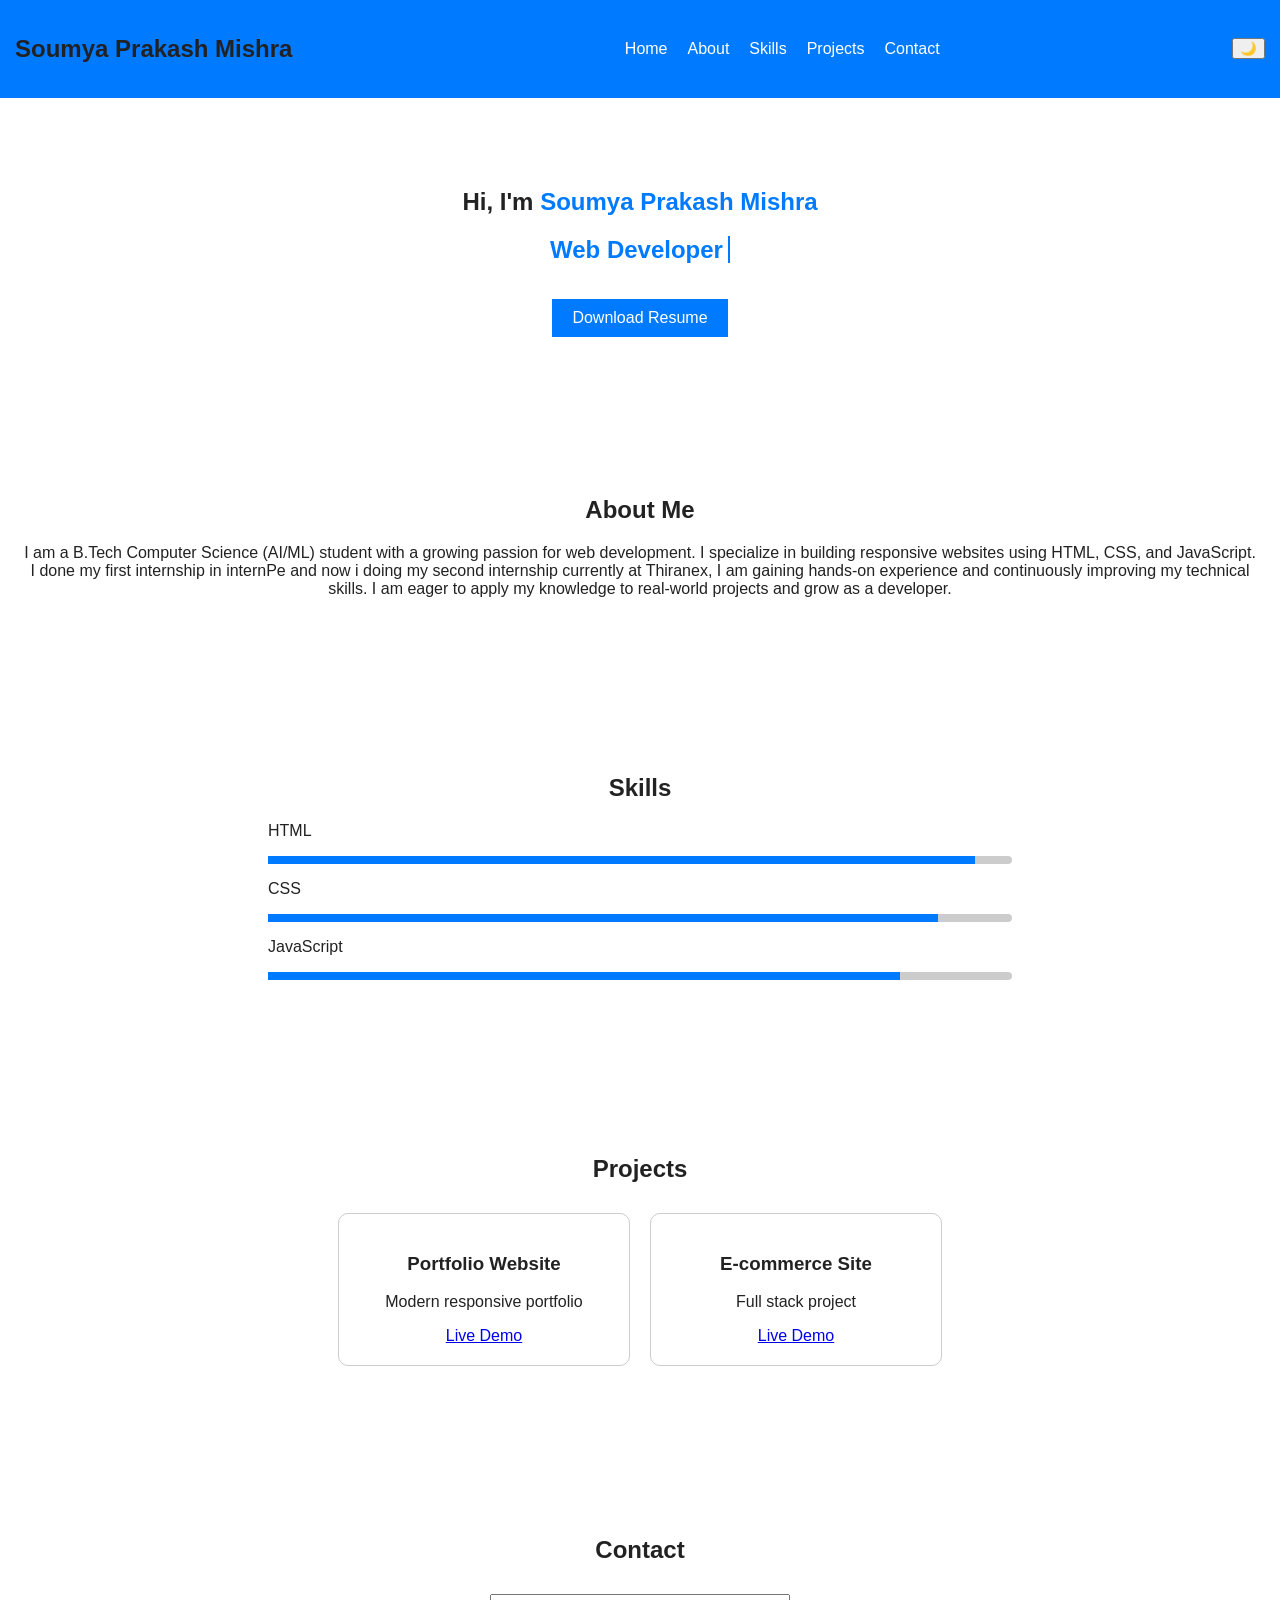
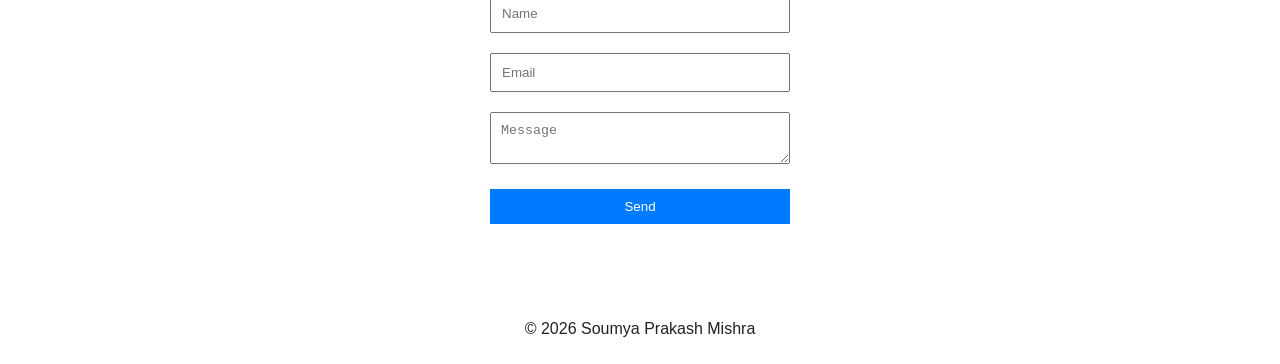
==== index.html @ 59748aea "Add files via upload" ====
<!DOCTYPE html>
<html lang="en">
<head>
  <meta charset="UTF-8">
  <title>Portfolio | Soumya Prakash Mishra</title>
  <link rel="stylesheet" href="style.css">
</head>
<body>

<header>
  <nav>
    <h2>Soumya Prakash Mishra</h2>
    <ul>
      <li><a href="#home">Home</a></li>
      <li><a href="#about">About</a></li>
      <li><a href="#skills">Skills</a></li>
      <li><a href="#projects">Projects</a></li>
      <li><a href="#contact">Contact</a></li>
    </ul>
    <button id="themeToggle">🌙</button>
  </nav>
</header>

<section id="home" class="section hero">
  <h1>Hi, I'm <span>Soumya Prakash Mishra</span></h1>
  <h2><span id="typing"></span></h2>
  <a href="resume.pdf" download class="btn">Download Resume</a>
</section>

<section id="about" class="section">
  <h2>About Me</h2>
  <p>I am a B.Tech Computer Science (AI/ML) student with a growing passion for web development. I specialize in building responsive websites using HTML, CSS, and JavaScript. I done my first internship in internPe and now i doing my second internship currently at Thiranex, I am gaining hands-on experience and continuously improving my technical skills. I am eager to apply my knowledge to real-world projects and grow as a developer.</p>
</section>

<section id="skills" class="section">
  <h2>Skills</h2>
  <div class="skill">
    <p>HTML</p><div class="bar"><div style="width:95%"></div></div>
  </div>
  <div class="skill">
    <p>CSS</p><div class="bar"><div style="width:90%"></div></div>
  </div>
  <div class="skill">
    <p>JavaScript</p><div class="bar"><div style="width:85%"></div></div>
  </div>
</section>

<section id="projects" class="section">
  <h2>Projects</h2>
  <div class="projects">
    <div class="card">
      <h3>Portfolio Website</h3>
      <p>Modern responsive portfolio</p>
      <a href="#">Live Demo</a>
    </div>
    <div class="card">
      <h3>E-commerce Site</h3>
      <p>Full stack project</p>
      <a href="#">Live Demo</a>
    </div>
  </div>
</section>

<section id="contact" class="section">
  <h2>Contact</h2>
  <form id="contactForm">
    <input type="text" placeholder="Name" required>
    <input type="email" placeholder="Email" required>
    <textarea placeholder="Message" required></textarea>
    <button class="btn">Send</button>
  </form>
</section>

<footer>
  <p>© 2026 Soumya Prakash Mishra</p>
</footer>

<script src="script.js"></script>
</body>
</html>
---- style.css ----
:root {
  --bg:#fff;
  --text:#222;
  --primary:#007bff;
}

body.dark {
  --bg:#121212;
  --text:#eee;
  --primary:#00adb5;
}

body {
  margin:0;
  font-family:Arial;
  background:var(--bg);
  color:var(--text);
  transition:0.3s;
}

header {
  background:var(--primary);
  padding:15px;
}

nav {
  display:flex;
  justify-content:space-between;
  align-items:center;
}

nav ul {
  display:flex;
  list-style:none;
}

nav ul li {
  margin:0 10px;
}

nav a {
  color:white;
  text-decoration:none;
}

.section {
  padding:70px 20px;
  text-align:center;
}

.hero span {
  color:var(--primary);
}

.btn {
  display:inline-block;
  margin-top:15px;
  padding:10px 20px;
  background:var(--primary);
  color:white;
  text-decoration:none;
  border:none;
  cursor:pointer;
}

/* Skills */
.skill {
  margin:15px auto;
  width:60%;
  text-align:left;
}

.bar {
  background:#ccc;
  height:8px;
  border-radius:5px;
}

.bar div {
  height:100%;
  background:var(--primary);
}

/* Projects */
.projects {
  display:flex;
  flex-wrap:wrap;
  justify-content:center;
}

.card {
  width:250px;
  padding:20px;
  margin:10px;
  border-radius:10px;
  border:1px solid #ccc;
  transition:0.3s;
}

.card:hover {
  transform:translateY(-8px);
  background:var(--primary);
  color:white;
}

/* Form */
form {
  display:flex;
  flex-direction:column;
  width:300px;
  margin:auto;
}

input, textarea {
  margin:10px 0;
  padding:10px;
}

/* Footer */
footer {
  text-align:center;
  padding:10px;
}

/* Typing cursor */
#typing {
  border-right:2px solid;
  padding-right:5px;
}
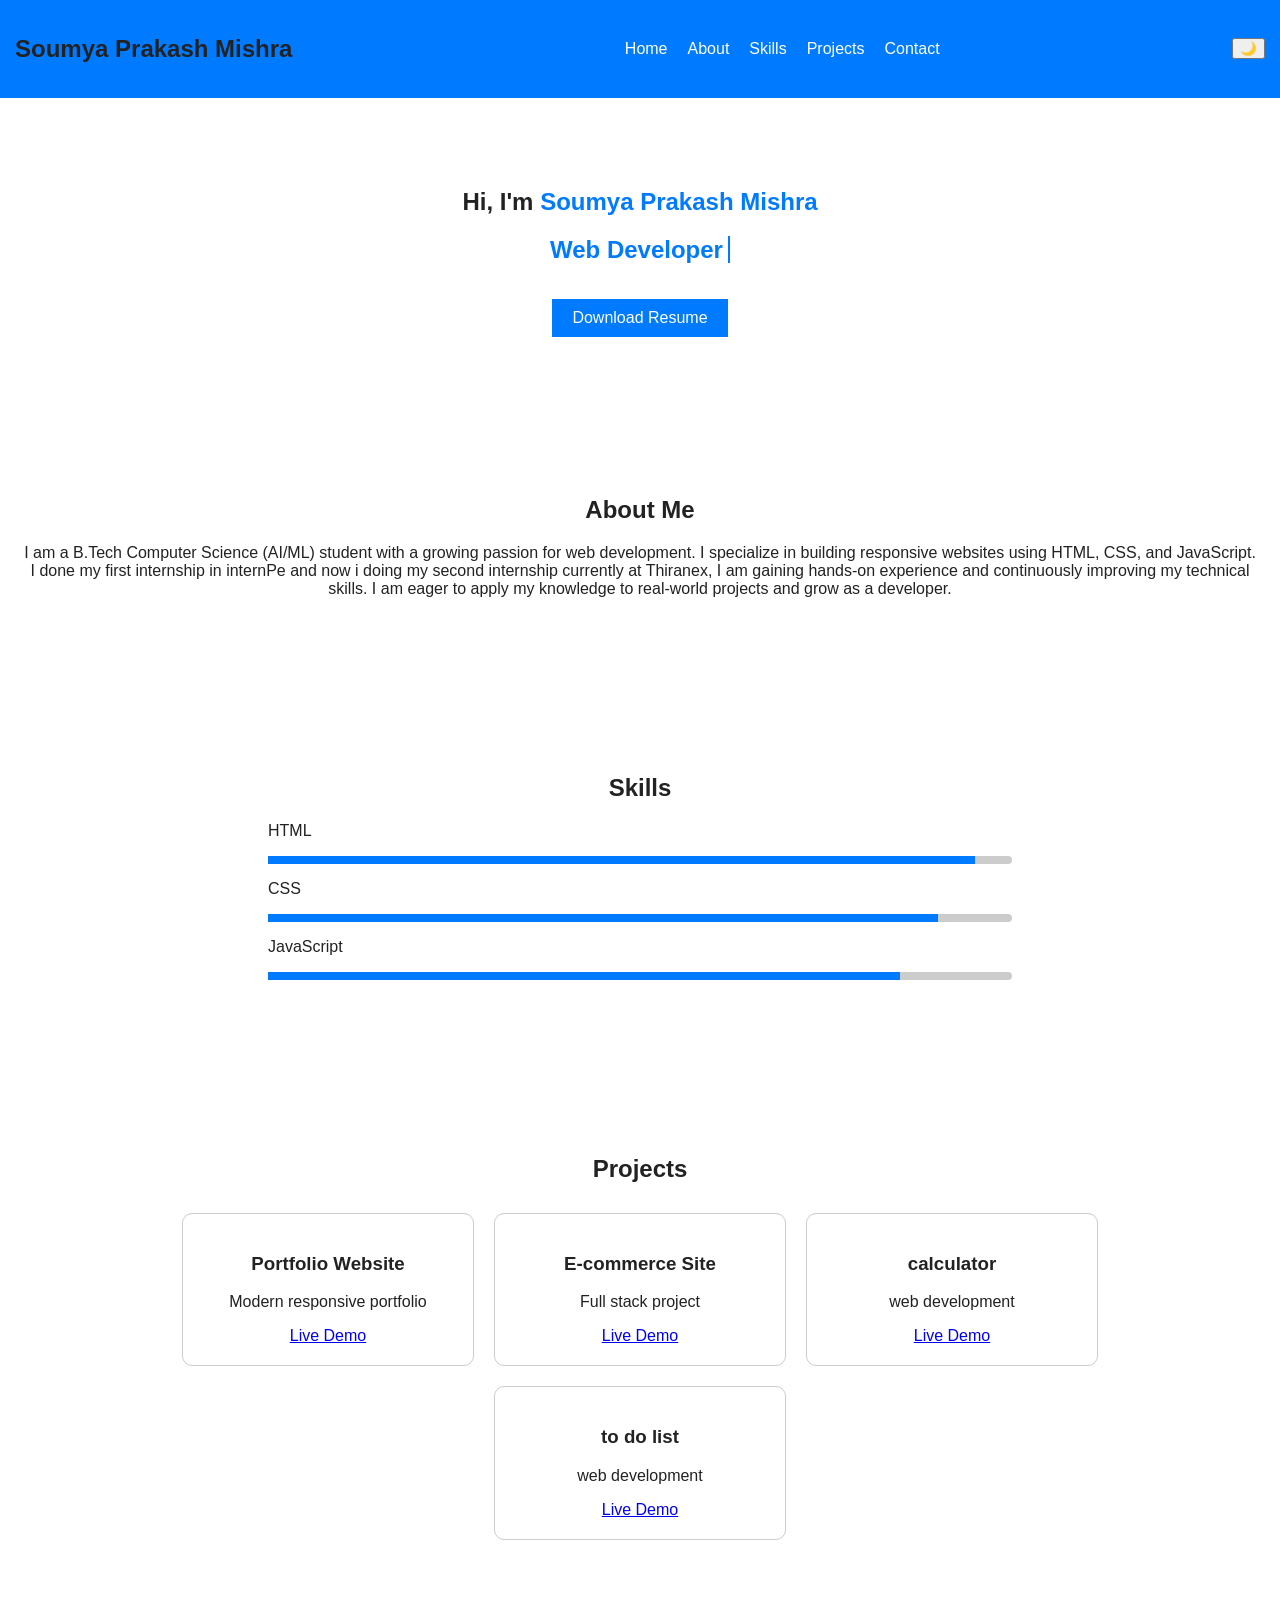
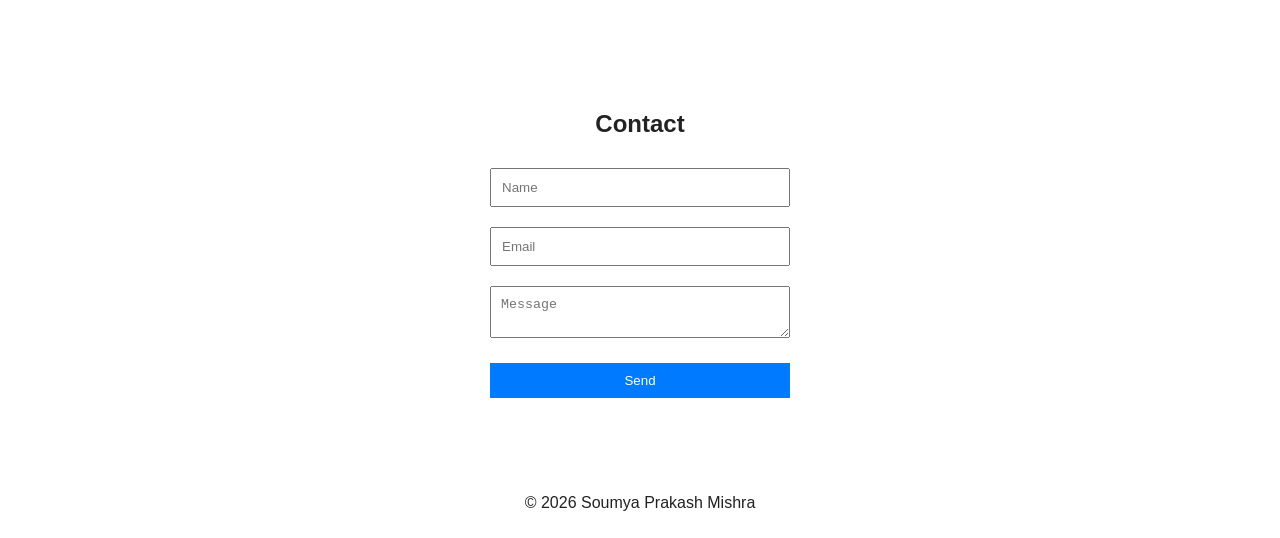
==== commit 58ac67cc: "projects are updated" ====
--- a/index.html
+++ b/index.html
@@ -51,12 +51,22 @@
     <div class="card">
       <h3>Portfolio Website</h3>
       <p>Modern responsive portfolio</p>
-      <a href="#">Live Demo</a>
+      <a href="https://soumya-prakash-mishra.github.io/my-portfolio/">Live Demo</a>
     </div>
     <div class="card">
       <h3>E-commerce Site</h3>
       <p>Full stack project</p>
-      <a href="#">Live Demo</a>
+      <a href="https://soumya-prakash-mishra.github.io/SoMu_Shop/">Live Demo</a>
+    </div>
+     <div class="card">
+      <h3>calculator</h3>
+      <p>web development</p>
+      <a href="https://soumya-prakash-mishra.github.io/calculator/">Live Demo</a>
+    </div>
+     <div class="card">
+      <h3>to do list</h3>
+      <p>web development</p>
+      <a href="https://soumya-prakash-mishra.github.io/to-do-list/">Live Demo</a>
     </div>
   </div>
 </section>
@@ -77,4 +87,4 @@
 
 <script src="script.js"></script>
 </body>
-</html>+</html>
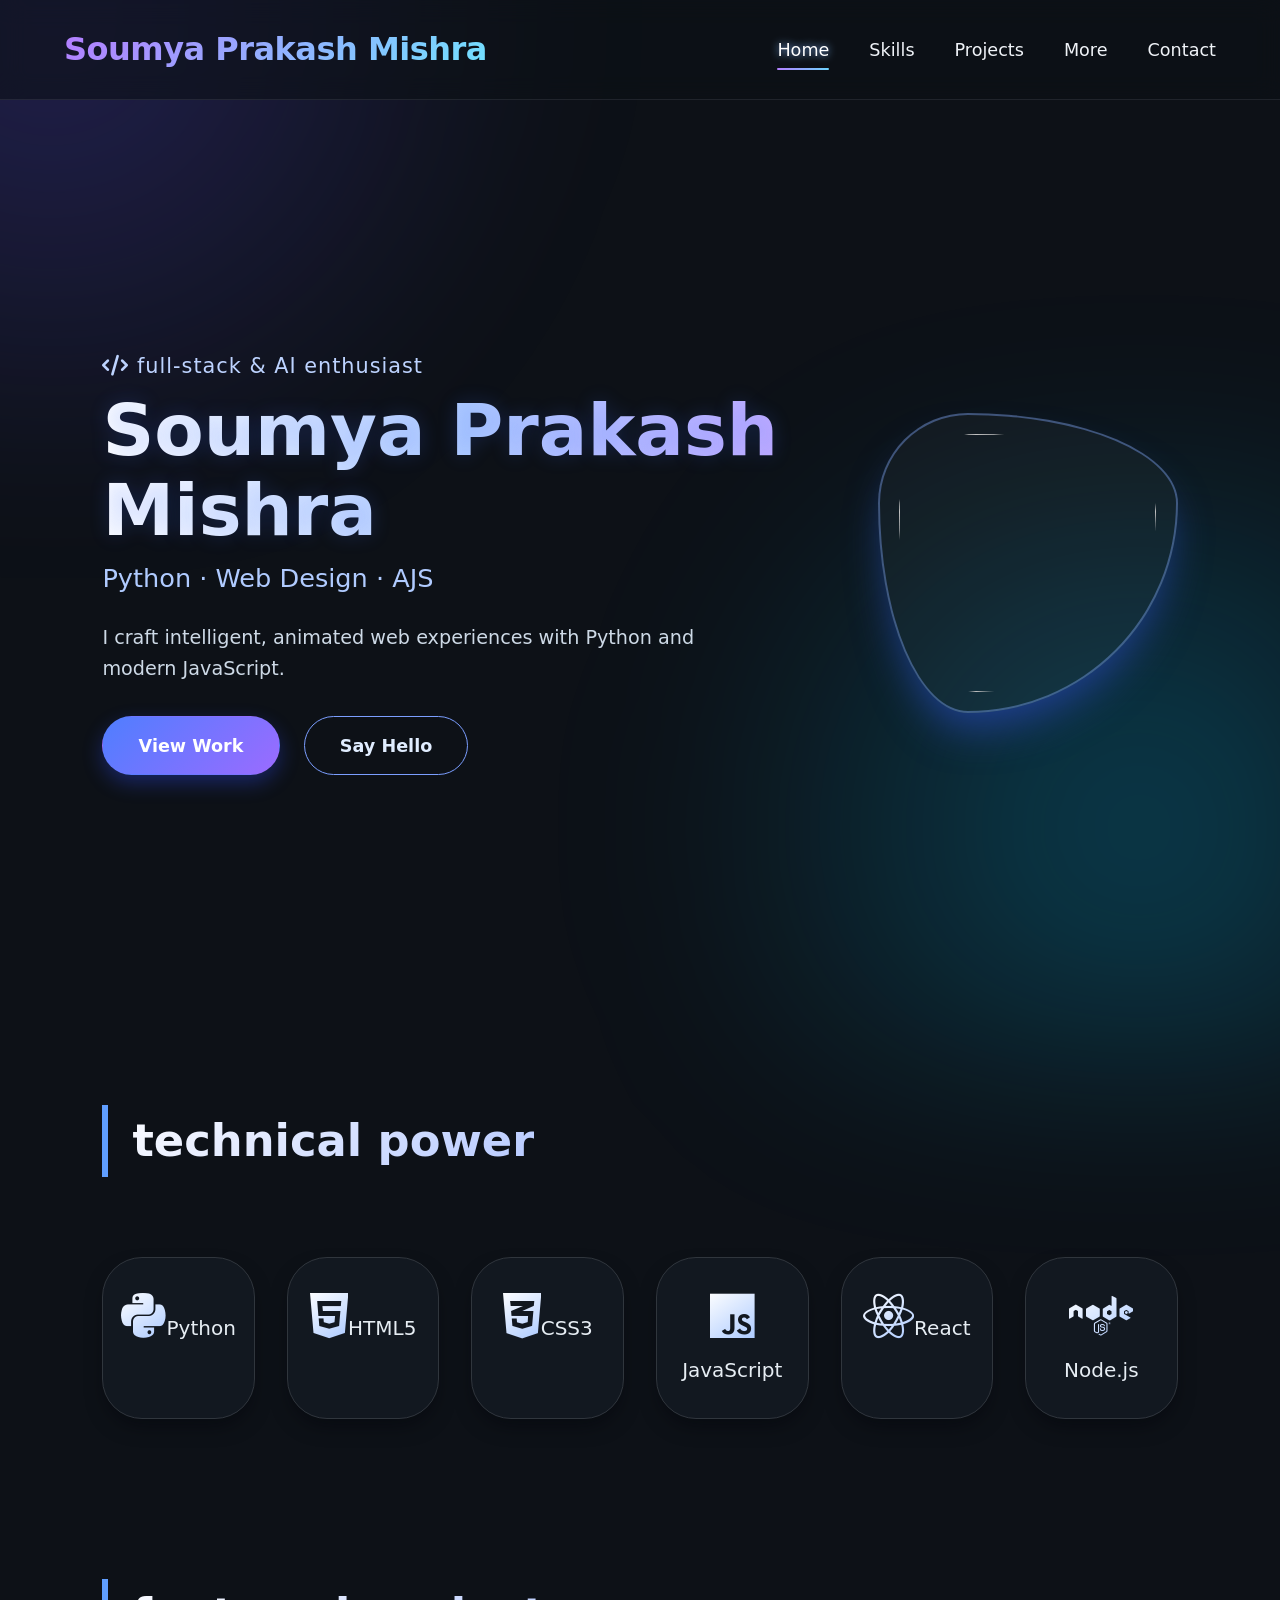
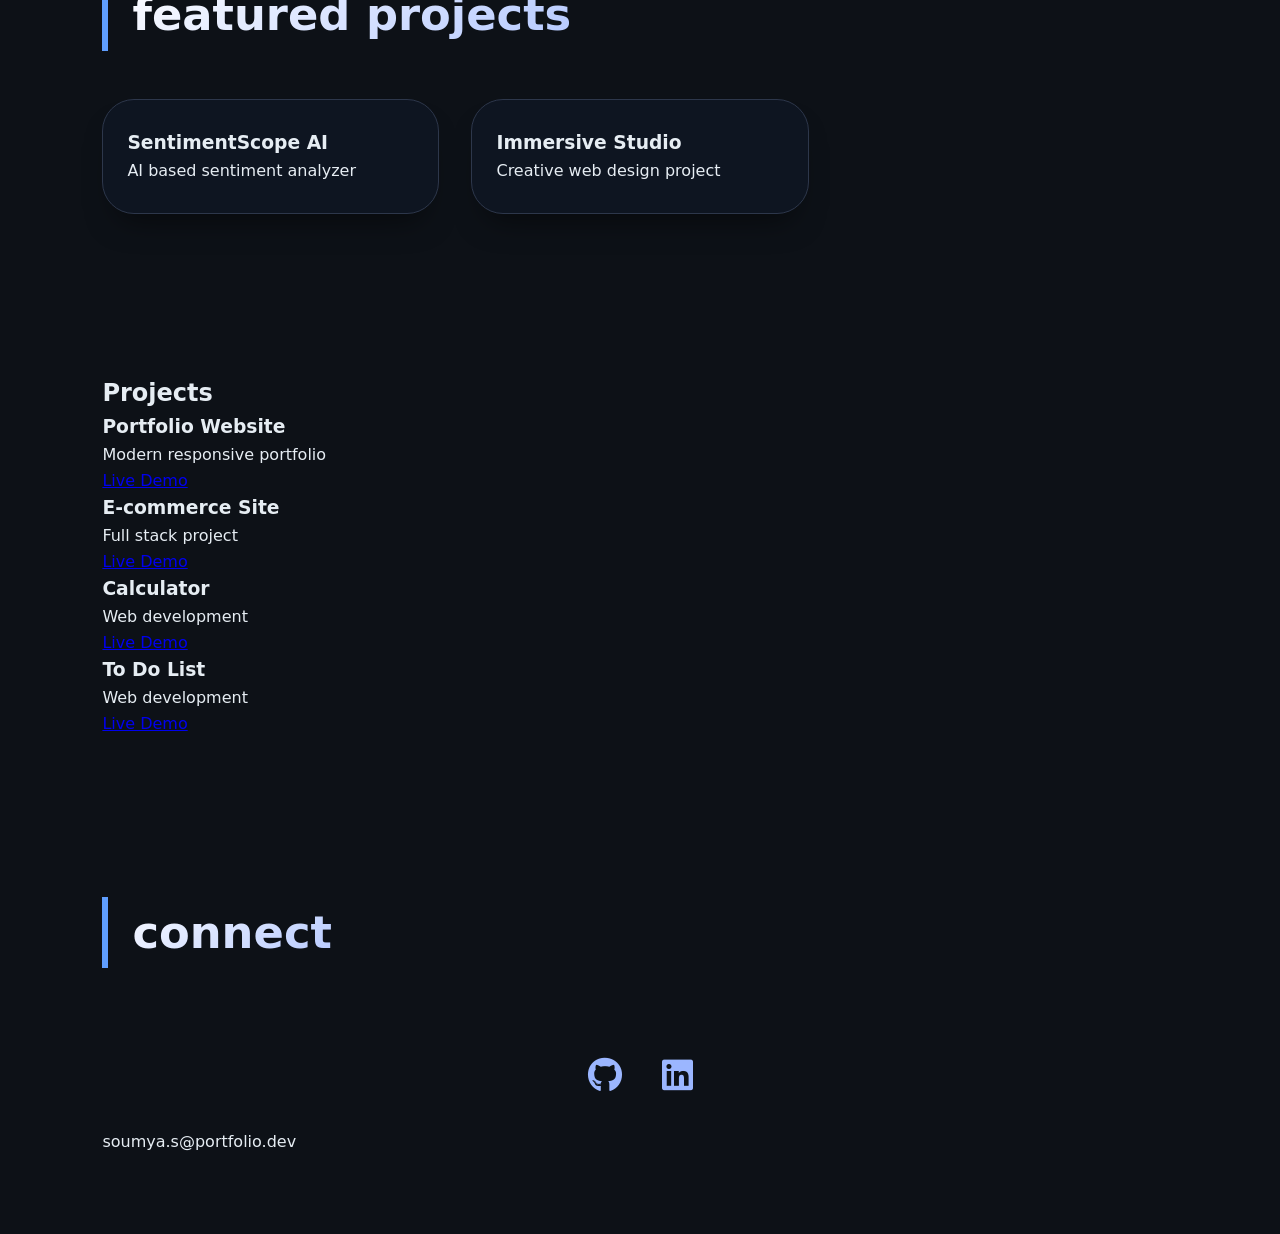
==== commit 250ceedb: "Update index.html" ====
--- a/index.html
+++ b/index.html
@@ -2,89 +2,135 @@
 <html lang="en">
 <head>
   <meta charset="UTF-8">
-  <title>Portfolio | Soumya Prakash Mishra</title>
+  <meta name="viewport" content="width=device-width, initial-scale=1.0">
+  <title>Soumya Prakash Mishra · animated portfolio</title>
+
+  <!-- Font Awesome -->
+  <link rel="stylesheet" href="https://cdnjs.cloudflare.com/ajax/libs/font-awesome/6.0.0-beta3/css/all.min.css">
+
+  <!-- Your CSS -->
   <link rel="stylesheet" href="style.css">
 </head>
+
 <body>
 
-<header>
-  <nav>
-    <h2>Soumya Prakash Mishra</h2>
-    <ul>
-      <li><a href="#home">Home</a></li>
-      <li><a href="#about">About</a></li>
-      <li><a href="#skills">Skills</a></li>
-      <li><a href="#projects">Projects</a></li>
-      <li><a href="#contact">Contact</a></li>
-    </ul>
-    <button id="themeToggle">🌙</button>
+  <div class="bg-orb"></div>
+  <div class="bg-orb2"></div>
+
+  <!-- NAVBAR -->
+  <nav class="navbar">
+    <div class="logo">Soumya Prakash Mishra</div>
+    <div class="nav-links">
+      <a href="#home">Home</a>
+      <a href="#skills">Skills</a>
+      <a href="#projects">Projects</a>
+      <a href="#extra-projects">More</a>
+      <a href="#contact">Contact</a>
+    </div>
   </nav>
-</header>
 
-<section id="home" class="section hero">
-  <h1>Hi, I'm <span>Soumya Prakash Mishra</span></h1>
-  <h2><span id="typing"></span></h2>
-  <a href="resume.pdf" download class="btn">Download Resume</a>
-</section>
+  <!-- HERO -->
+  <section id="home">
+    <div class="hero">
+      <div class="hero-content">
+        <span class="greet"><i class="fas fa-code"></i> full-stack & AI enthusiast</span>
+        <div class="name">Soumya Prakash Mishra</div>
+        <div class="tagline">Python · Web Design · AJS</div>
+        <p class="hero-desc">
+          I craft intelligent, animated web experiences with Python and modern JavaScript.
+        </p>
 
-<section id="about" class="section">
-  <h2>About Me</h2>
-  <p>I am a B.Tech Computer Science (AI/ML) student with a growing passion for web development. I specialize in building responsive websites using HTML, CSS, and JavaScript. I done my first internship in internPe and now i doing my second internship currently at Thiranex, I am gaining hands-on experience and continuously improving my technical skills. I am eager to apply my knowledge to real-world projects and grow as a developer.</p>
-</section>
+        <div class="btn-group">
+          <a href="#projects" class="btn btn-primary">View Work</a>
+          <a href="#contact" class="btn btn-outline">Say Hello</a>
+        </div>
+      </div>
 
-<section id="skills" class="section">
-  <h2>Skills</h2>
-  <div class="skill">
-    <p>HTML</p><div class="bar"><div style="width:95%"></div></div>
-  </div>
-  <div class="skill">
-    <p>CSS</p><div class="bar"><div style="width:90%"></div></div>
-  </div>
-  <div class="skill">
-    <p>JavaScript</p><div class="bar"><div style="width:85%"></div></div>
-  </div>
-</section>
+      <div class="hero-avatar">
+        <div class="avatar-box">
+          <img src="logotech.jpg" class="profile-photo">
+        </div>
+      </div>
+    </div>
+  </section>
 
-<section id="projects" class="section">
-  <h2>Projects</h2>
-  <div class="projects">
-    <div class="card">
-      <h3>Portfolio Website</h3>
-      <p>Modern responsive portfolio</p>
-      <a href="https://soumya-prakash-mishra.github.io/my-portfolio/">Live Demo</a>
+  <!-- SKILLS -->
+  <section id="skills">
+    <h2 class="section-title">technical power</h2>
+
+    <div class="skills-grid">
+      <div class="skill-card"><i class="fab fa-python"></i><span>Python</span></div>
+      <div class="skill-card"><i class="fab fa-html5"></i><span>HTML5</span></div>
+      <div class="skill-card"><i class="fab fa-css3-alt"></i><span>CSS3</span></div>
+      <div class="skill-card"><i class="fab fa-js"></i><span>JavaScript</span></div>
+      <div class="skill-card"><i class="fab fa-react"></i><span>React</span></div>
+      <div class="skill-card"><i class="fab fa-node"></i><span>Node.js</span></div>
     </div>
-    <div class="card">
-      <h3>E-commerce Site</h3>
-      <p>Full stack project</p>
-      <a href="https://soumya-prakash-mishra.github.io/SoMu_Shop/">Live Demo</a>
+  </section>
+
+  <!-- ORIGINAL PROJECTS -->
+  <section id="projects">
+    <h2 class="section-title">featured projects</h2>
+
+    <div class="projects-grid">
+      <div class="project-card">
+        <h3>SentimentScope AI</h3>
+        <p>AI based sentiment analyzer</p>
+      </div>
+
+      <div class="project-card">
+        <h3>Immersive Studio</h3>
+        <p>Creative web design project</p>
+      </div>
     </div>
-     <div class="card">
-      <h3>calculator</h3>
-      <p>web development</p>
-      <a href="https://soumya-prakash-mishra.github.io/calculator/">Live Demo</a>
+  </section>
+
+  <!-- ✅ NEW ADDED PROJECT SECTION -->
+  <section id="extra-projects" class="section">
+    <h2>Projects</h2>
+
+    <div class="projects">
+
+      <div class="card">
+        <h3>Portfolio Website</h3>
+        <p>Modern responsive portfolio</p>
+        <a href="https://soumya-prakash-mishra.github.io/my-portfolio/" target="_blank">Live Demo</a>
+      </div>
+
+      <div class="card">
+        <h3>E-commerce Site</h3>
+        <p>Full stack project</p>
+        <a href="https://soumya-prakash-mishra.github.io/SoMu_Shop/" target="_blank">Live Demo</a>
+      </div>
+
+      <div class="card">
+        <h3>Calculator</h3>
+        <p>Web development</p>
+        <a href="https://soumya-prakash-mishra.github.io/calculator/" target="_blank">Live Demo</a>
+      </div>
+
+      <div class="card">
+        <h3>To Do List</h3>
+        <p>Web development</p>
+        <a href="https://soumya-prakash-mishra.github.io/to-do-list/" target="_blank">Live Demo</a>
+      </div>
+
     </div>
-     <div class="card">
-      <h3>to do list</h3>
-      <p>web development</p>
-      <a href="https://soumya-prakash-mishra.github.io/to-do-list/">Live Demo</a>
+  </section>
+
+  <!-- CONTACT -->
+  <section id="contact">
+    <h2 class="section-title">connect</h2>
+
+    <div class="social-links">
+      <a href="https://github.com/SOUMYA-PRAKASH-MISHRA"><i class="fab fa-github"></i></a>
+      <a href="https://www.linkedin.com/in/soumya-prakash-mishra-8b3174355?utm_source=share_via&utm_content=profile&utm_medium=member_android"><i class="fab fa-linkedin"></i></a>
     </div>
-  </div>
-</section>
 
-<section id="contact" class="section">
-  <h2>Contact</h2>
-  <form id="contactForm">
-    <input type="text" placeholder="Name" required>
-    <input type="email" placeholder="Email" required>
-    <textarea placeholder="Message" required></textarea>
-    <button class="btn">Send</button>
-  </form>
-</section>
+    <p>soumya.s@portfolio.dev</p>
+  </section>
 
-<footer>
-  <p>© 2026 Soumya Prakash Mishra</p>
-</footer>
+  <script src="script.js"></script>
 
-<script src="script.js"></script>
 </body>
 </html>
--- a/style.css
+++ b/style.css
@@ -1,129 +1,466 @@
-:root {
-  --bg:#fff;
-  --text:#222;
-  --primary:#007bff;
-}
-
-body.dark {
-  --bg:#121212;
-  --text:#eee;
-  --primary:#00adb5;
+* {
+  margin: 0;
+  padding: 0;
+  box-sizing: border-box;
+  font-family: 'Segoe UI', Roboto, system-ui, sans-serif;
 }
 
 body {
-  margin:0;
-  font-family:Arial;
-  background:var(--bg);
-  color:var(--text);
-  transition:0.3s;
-}
-
-header {
-  background:var(--primary);
-  padding:15px;
-}
-
-nav {
-  display:flex;
-  justify-content:space-between;
-  align-items:center;
-}
-
-nav ul {
-  display:flex;
-  list-style:none;
-}
-
-nav ul li {
-  margin:0 10px;
-}
-
-nav a {
-  color:white;
-  text-decoration:none;
-}
-
-.section {
-  padding:70px 20px;
-  text-align:center;
-}
-
-.hero span {
-  color:var(--primary);
+  background: #0d1117;
+  color: #e6edf3;
+  line-height: 1.6;
+  overflow-x: hidden;
+  scroll-behavior: smooth;
+}
+
+/* animated gradient orb background */
+.bg-orb {
+  position: fixed;
+  top: -30vh;
+  left: -20vw;
+  width: 80vw;
+  height: 80vh;
+  background: radial-gradient(circle at 30% 40%, rgba(100, 80, 255, 0.25), transparent 60%);
+  filter: blur(80px);
+  z-index: -2;
+  animation: floatOrb 18s infinite alternate ease-in-out;
+}
+
+.bg-orb2 {
+  position: fixed;
+  bottom: -20vh;
+  right: -10vw;
+  width: 70vw;
+  height: 70vh;
+  background: radial-gradient(circle at 70% 60%, rgba(0, 200, 255, 0.25), transparent 65%);
+  filter: blur(90px);
+  z-index: -2;
+  animation: floatOrb2 22s infinite alternate ease-in-out;
+}
+
+@keyframes floatOrb {
+  0% { transform: translate(0, 0) scale(1); opacity: 0.4; }
+  100% { transform: translate(8%, 6%) scale(1.3); opacity: 0.7; }
+}
+@keyframes floatOrb2 {
+  0% { transform: translate(0, 0) scale(1.2); opacity: 0.3; }
+  100% { transform: translate(-10%, -8%) scale(1.5); opacity: 0.6; }
+}
+
+/* navigation */
+.navbar {
+  display: flex;
+  justify-content: space-between;
+  align-items: center;
+  padding: 1.5rem 5%;
+  backdrop-filter: blur(12px);
+  background: rgba(13, 17, 23, 0.6);
+  border-bottom: 1px solid rgba(110, 118, 129, 0.2);
+  position: sticky;
+  top: 0;
+  z-index: 99;
+}
+
+.logo {
+  font-size: 2rem;
+  font-weight: 700;
+  background: linear-gradient(135deg, #b57cff, #70e3ff);
+  -webkit-background-clip: text;
+  background-clip: text;
+  color: transparent;
+  letter-spacing: -0.5px;
+  animation: logoGlow 3s infinite;
+}
+@keyframes logoGlow {
+  0%,100% { filter: drop-shadow(0 0 4px #7096ff); }
+  50% { filter: drop-shadow(0 0 12px #a07cff); }
+}
+
+.nav-links {
+  display: flex;
+  gap: 2.5rem;
+  font-weight: 500;
+}
+.nav-links a {
+  color: #f0f3f8;
+  text-decoration: none;
+  font-size: 1.1rem;
+  transition: 0.2s;
+  position: relative;
+}
+.nav-links a::after {
+  content: '';
+  position: absolute;
+  bottom: -6px;
+  left: 0;
+  width: 0%;
+  height: 2px;
+  background: linear-gradient(90deg, #b380ff, #6dd5ff);
+  transition: 0.3s;
+  border-radius: 2px;
+}
+.nav-links a:hover::after {
+  width: 100%;
+}
+.nav-links a:hover {
+  color: white;
+  text-shadow: 0 0 8px #80b4ff;
+}
+
+/* sections general */
+section {
+  padding: 5rem 8%;
+  max-width: 1400px;
+  margin: 0 auto;
+}
+
+.section-title {
+  font-size: 2.8rem;
+  font-weight: 600;
+  margin-bottom: 3rem;
+  background: linear-gradient(145deg, #ffffff, #b4c8ff);
+  -webkit-background-clip: text;
+  background-clip: text;
+  color: transparent;
+  display: inline-block;
+  border-left: 6px solid #5f9eff;
+  padding-left: 1.5rem;
+  transform: scale(1);
+  animation: titleSlide 0.8s ease-out;
+}
+@keyframes titleSlide {
+  0% { opacity: 0; transform: translateX(-30px); }
+  100% { opacity: 1; transform: translateX(0); }
+}
+
+/* HERO */
+.hero {
+  display: flex;
+  align-items: center;
+  flex-wrap: wrap;
+  gap: 3rem;
+  min-height: 85vh;
+}
+
+.hero-content {
+  flex: 1 1 400px;
+  animation: fadeUp 1s;
+}
+
+.hero-content .greet {
+  font-size: 1.3rem;
+  color: #bdd3ff;
+  letter-spacing: 1px;
+}
+
+.hero-content .name {
+  font-size: 4.5rem;
+  font-weight: 800;
+  line-height: 1.1;
+  margin: 0.5rem 0 0.5rem;
+  background: linear-gradient(to right, #fff, #b0ccff, #c3a6ff);
+  -webkit-background-clip: text;
+  background-clip: text;
+  color: transparent;
+  text-shadow: 0 0 20px #3f6eff33;
+}
+
+.hero-content .tagline {
+  font-size: 1.6rem;
+  color: #b0cbff;
+  margin-bottom: 1.5rem;
+}
+
+.hero-desc {
+  font-size: 1.2rem;
+  max-width: 600px;
+  margin-bottom: 2rem;
+  color: #cdd9e6;
+}
+
+.btn-group {
+  display: flex;
+  gap: 1.5rem;
+  flex-wrap: wrap;
 }
 
 .btn {
-  display:inline-block;
-  margin-top:15px;
-  padding:10px 20px;
-  background:var(--primary);
-  color:white;
-  text-decoration:none;
-  border:none;
-  cursor:pointer;
-}
-
-/* Skills */
-.skill {
-  margin:15px auto;
-  width:60%;
-  text-align:left;
-}
-
-.bar {
-  background:#ccc;
-  height:8px;
-  border-radius:5px;
-}
-
-.bar div {
-  height:100%;
-  background:var(--primary);
-}
-
-/* Projects */
-.projects {
-  display:flex;
-  flex-wrap:wrap;
-  justify-content:center;
-}
-
-.card {
-  width:250px;
-  padding:20px;
-  margin:10px;
-  border-radius:10px;
-  border:1px solid #ccc;
-  transition:0.3s;
-}
-
-.card:hover {
-  transform:translateY(-8px);
-  background:var(--primary);
-  color:white;
-}
-
-/* Form */
-form {
-  display:flex;
-  flex-direction:column;
-  width:300px;
-  margin:auto;
-}
-
-input, textarea {
-  margin:10px 0;
-  padding:10px;
-}
-
-/* Footer */
-footer {
-  text-align:center;
-  padding:10px;
-}
-
-/* Typing cursor */
-#typing {
-  border-right:2px solid;
-  padding-right:5px;
-}+  padding: 0.9rem 2.2rem;
+  border-radius: 50px;
+  font-weight: 600;
+  text-decoration: none;
+  transition: all 0.3s;
+  border: 1px solid transparent;
+  display: inline-flex;
+  align-items: center;
+  gap: 8px;
+  font-size: 1.1rem;
+  backdrop-filter: blur(4px);
+}
+
+.btn-primary {
+  background: linear-gradient(135deg, #4f7eff, #9b6bff);
+  color: white;
+  box-shadow: 0 8px 20px #2f4eff55;
+}
+.btn-primary:hover {
+  transform: scale(1.05);
+  box-shadow: 0 15px 30px #5279ff;
+}
+
+.btn-outline {
+  border: 1px solid #7b9eff;
+  color: #e0edff;
+  background: transparent;
+}
+.btn-outline:hover {
+  background: rgba(70, 130, 255, 0.15);
+  border-color: #aac6ff;
+  transform: translateY(-3px);
+}
+
+.hero-avatar {
+  flex: 0 0 300px;
+  text-align: center;
+  animation: float 6s infinite alternate ease-in-out;
+}
+
+.avatar-box {
+  background: rgba(255, 255, 255, 0.03);
+  border-radius: 30% 70% 70% 30% / 30% 30% 70% 70%;
+  padding: 1.2rem;
+  border: 2px solid rgba(130, 170, 255, 0.4);
+  box-shadow: 0 25px 40px -10px #1f3f8f;
+  width: 300px;
+  height: 300px;
+  display: flex;
+  align-items: center;
+  justify-content: center;
+  overflow: hidden;
+}
+
+.profile-photo {
+  width: 100%;
+  height: 100%;
+  object-fit: cover;
+  border-radius: inherit;
+  display: block;
+}
+
+.fallback-icon {
+  font-size: 8rem;
+  color: #b3d6ff;
+  filter: drop-shadow(0 0 10px #5588ff);
+  display: none;
+}
+
+.avatar-box img:not([src="images/profile.jpg"]):not([src=""]) {
+  display: block;
+}
+
+.avatar-box img[src="images/profile.jpg"] ~ .fallback-icon,
+.avatar-box img:not([src]) ~ .fallback-icon,
+.avatar-box img[src=""] ~ .fallback-icon {
+  display: block;
+}
+
+.avatar-box img[src="images/profile.jpg"] {
+  display: none;
+}
+
+@keyframes float {
+  0% { transform: translateY(0px); }
+  100% { transform: translateY(-20px); }
+}
+@keyframes fadeUp {
+  0% { opacity: 0; transform: translateY(30px); }
+  100% { opacity: 1; transform: translateY(0); }
+}
+
+/* skills grid */
+.skills-grid {
+  display: grid;
+  grid-template-columns: repeat(auto-fit, minmax(150px, 1fr));
+  gap: 2rem;
+  margin-top: 2rem;
+}
+
+.skill-card {
+  background: rgba(22, 28, 38, 0.7);
+  backdrop-filter: blur(10px);
+  border: 1px solid #30363d;
+  border-radius: 40px;
+  padding: 2rem 1rem;
+  text-align: center;
+  transition: 0.25s;
+  box-shadow: 0 10px 20px -5px #01040980;
+  animation: cardPop 0.5s ease backwards;
+  animation-delay: calc(0.05s * var(--i));
+}
+.skill-card:hover {
+  transform: translateY(-12px) scale(1.02);
+  border-color: #6e9eff;
+  box-shadow: 0 30px 30px -15px #1d53b3;
+}
+.skill-card i {
+  font-size: 3.2rem;
+  background: linear-gradient(145deg, #fff, #aac9ff);
+  -webkit-background-clip: text;
+  background-clip: text;
+  color: transparent;
+  margin-bottom: 0.8rem;
+}
+.skill-card span {
+  font-size: 1.25rem;
+  font-weight: 500;
+}
+
+@keyframes cardPop {
+  0% { opacity: 0; transform: scale(0.9); }
+  100% { opacity: 1; transform: scale(1); }
+}
+
+/* projects filters */
+.project-filters {
+  display: flex;
+  gap: 1rem;
+  flex-wrap: wrap;
+  margin-bottom: 3rem;
+}
+.filter-btn {
+  background: transparent;
+  border: 1px solid #3d444d;
+  color: #e6edf3;
+  padding: 0.6rem 1.8rem;
+  border-radius: 40px;
+  font-size: 1rem;
+  font-weight: 500;
+  cursor: pointer;
+  transition: 0.2s;
+}
+.filter-btn.active, .filter-btn:hover {
+  background: #2d68ff;
+  border-color: #2d68ff;
+  box-shadow: 0 0 15px #2d68ffaa;
+}
+
+.projects-grid {
+  display: grid;
+  grid-template-columns: repeat(auto-fill, minmax(320px, 1fr));
+  gap: 2rem;
+}
+
+.project-card {
+  background: rgba(17, 24, 39, 0.7);
+  backdrop-filter: blur(12px);
+  border: 1px solid #2d374b;
+  border-radius: 32px;
+  padding: 1.8rem 1.5rem;
+  transition: 0.3s;
+  animation: fadeUp 0.6s;
+  box-shadow: 0 20px 30px -15px #00000080;
+}
+.project-card:hover {
+  border-color: #608dff;
+  transform: rotate(0.5deg) scale(1.01);
+  background: rgba(25, 34, 50, 0.8);
+}
+
+.project-icon {
+  font-size: 2.8rem;
+  color: #95b9ff;
+  margin-bottom: 1rem;
+}
+.project-title {
+  font-size: 1.9rem;
+  font-weight: 650;
+  background: linear-gradient(135deg, #ffffff, #bed6ff);
+  -webkit-background-clip: text;
+  background-clip: text;
+  color: transparent;
+}
+.project-desc {
+  margin: 1rem 0 1.5rem;
+  color: #b1c3db;
+}
+.project-tech {
+  display: flex;
+  gap: 0.8rem;
+  flex-wrap: wrap;
+}
+.tech-tag {
+  background: #1e2a41;
+  padding: 0.3rem 1rem;
+  border-radius: 30px;
+  font-size: 0.85rem;
+  border: 1px solid #3b5075;
+  color: #bcd4ff;
+}
+
+/* extra skills */
+.other-skills {
+  margin-top: 3rem;
+  display: flex;
+  flex-wrap: wrap;
+  gap: 1rem 2rem;
+}
+.other-skill-item {
+  background: rgba(45, 60, 90, 0.5);
+  padding: 0.7rem 1.8rem;
+  border-radius: 40px;
+  border-left: 5px solid #6082ff;
+  font-weight: 500;
+  backdrop-filter: blur(5px);
+  font-size: 1.1rem;
+}
+
+/* contact section */
+.contact-section {
+  text-align: center;
+  border-top: 1px solid #282e3a;
+}
+.social-links {
+  display: flex;
+  justify-content: center;
+  gap: 2.5rem;
+  font-size: 2.2rem;
+  margin: 2rem 0 1.5rem;
+}
+.social-links a {
+  color: #9bb6ff;
+  transition: 0.2s;
+}
+.social-links a:hover {
+  color: white;
+  transform: scale(1.2) translateY(-6px);
+  text-shadow: 0 0 18px #4f8eff;
+}
+
+/* project filter animation */
+.project-card {
+  transition: all 0.4s ease;
+}
+
+.project-card.hidden {
+  opacity: 0;
+  transform: scale(0.8);
+  display: none;
+}
+
+/* responsive */
+@media (max-width: 700px) {
+  .navbar {
+    flex-direction: column;
+    gap: 0.8rem;
+  }
+  .hero-content .name {
+    font-size: 3rem;
+  }
+  .section-title {
+    font-size: 2.2rem;
+  }
+  .avatar-box {
+    width: 250px;
+    height: 250px;
+  }
+}
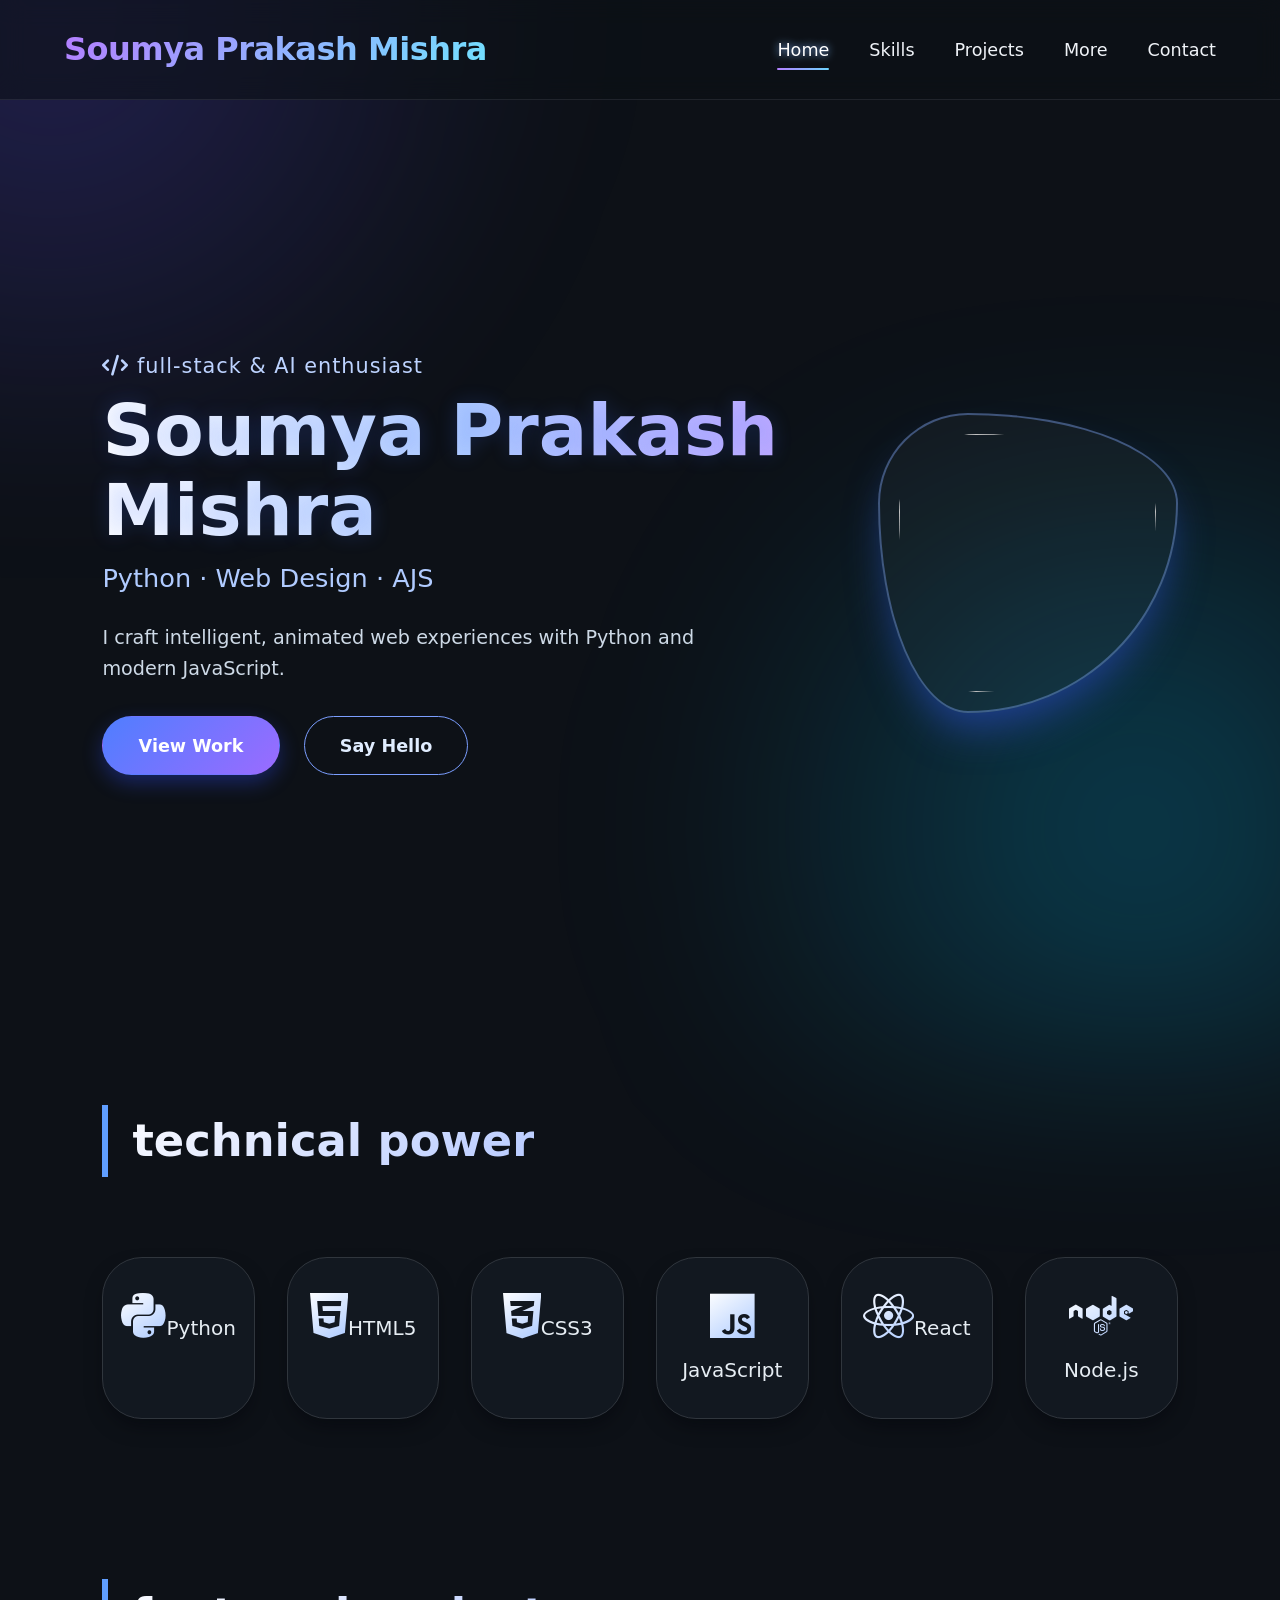
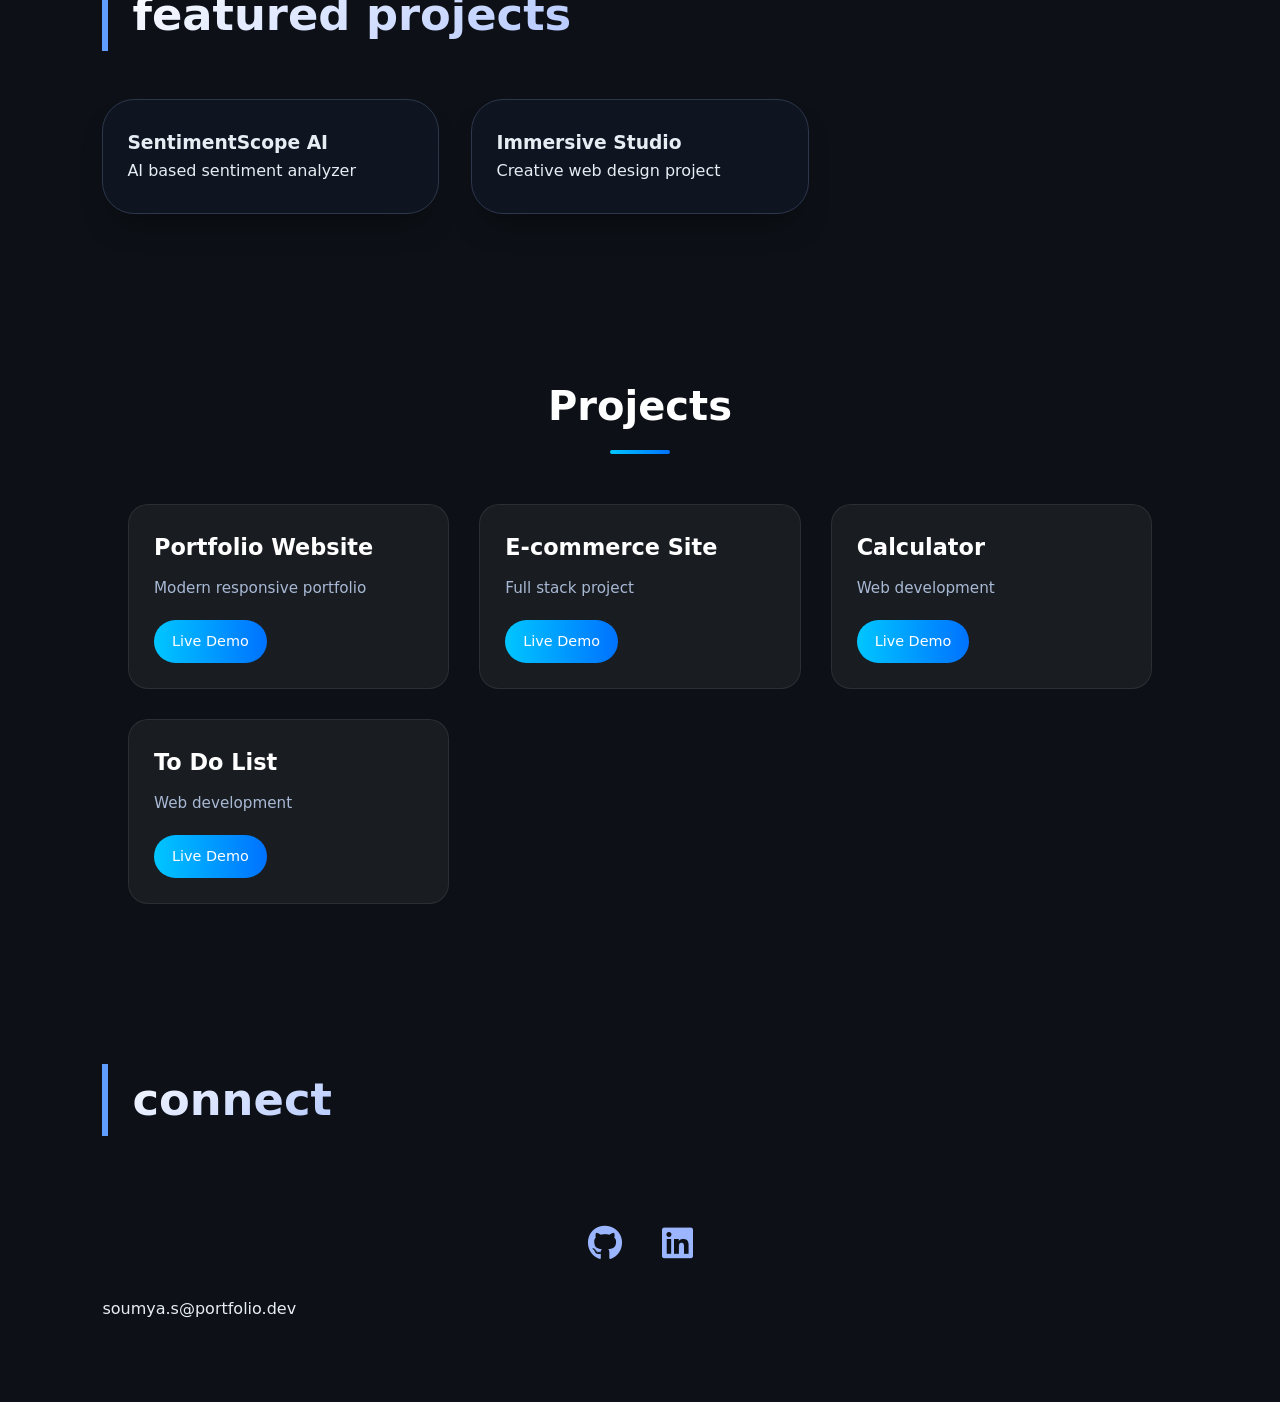
==== commit 9c8a49b1: "Update index.html" ====
--- a/index.html
+++ b/index.html
@@ -48,7 +48,7 @@
 
       <div class="hero-avatar">
         <div class="avatar-box">
-          <img src="logotech.jpg" class="profile-photo">
+          <img src="soumya.jpeg" class="profile-photo">
         </div>
       </div>
     </div>
--- a/style.css
+++ b/style.css
@@ -464,3 +464,109 @@
     height: 250px;
   }
 }
+/* NEW PROJECT SECTION STYLE */
+.section {
+  padding: 80px 10%;
+  text-align: center;
+}
+
+.section h2 {
+  font-size: 2.5rem;
+  margin-bottom: 50px;
+  color: #ffffff;
+  position: relative;
+}
+
+.section h2::after {
+  content: "";
+  width: 60px;
+  height: 4px;
+  background: linear-gradient(90deg, #00c6ff, #0072ff);
+  display: block;
+  margin: 12px auto 0;
+  border-radius: 2px;
+}
+
+/* GRID */
+.projects {
+  display: grid;
+  grid-template-columns: repeat(auto-fit, minmax(250px, 1fr));
+  gap: 30px;
+}
+
+/* CARD */
+.card {
+  background: rgba(255, 255, 255, 0.05);
+  backdrop-filter: blur(12px);
+  border-radius: 20px;
+  padding: 25px;
+  text-align: left;
+  transition: all 0.35s ease;
+  border: 1px solid rgba(255, 255, 255, 0.08);
+  position: relative;
+  overflow: hidden;
+}
+
+/* glow hover effect */
+.card::before {
+  content: "";
+  position: absolute;
+  width: 120%;
+  height: 120%;
+  background: radial-gradient(circle, rgba(0, 198, 255, 0.2), transparent 70%);
+  top: -50%;
+  left: -50%;
+  opacity: 0;
+  transition: 0.4s;
+}
+
+.card:hover::before {
+  opacity: 1;
+}
+
+/* hover animation */
+.card:hover {
+  transform: translateY(-10px) scale(1.02);
+  border-color: rgba(0, 198, 255, 0.4);
+}
+
+/* TEXT */
+.card h3 {
+  font-size: 1.4rem;
+  margin-bottom: 10px;
+  color: #ffffff;
+}
+
+.card p {
+  color: #a9b9d4;
+  font-size: 0.95rem;
+  margin-bottom: 20px;
+}
+
+/* BUTTON LINK */
+.card a {
+  display: inline-block;
+  padding: 10px 18px;
+  border-radius: 25px;
+  text-decoration: none;
+  font-size: 0.9rem;
+  color: #fff;
+  background: linear-gradient(90deg, #00c6ff, #0072ff);
+  transition: 0.3s ease;
+}
+
+.card a:hover {
+  box-shadow: 0 0 15px rgba(0, 198, 255, 0.6);
+  transform: translateY(-2px);
+}
+
+/* RESPONSIVE */
+@media (max-width: 600px) {
+  .section {
+    padding: 60px 6%;
+  }
+
+  .section h2 {
+    font-size: 2rem;
+  }
+}
